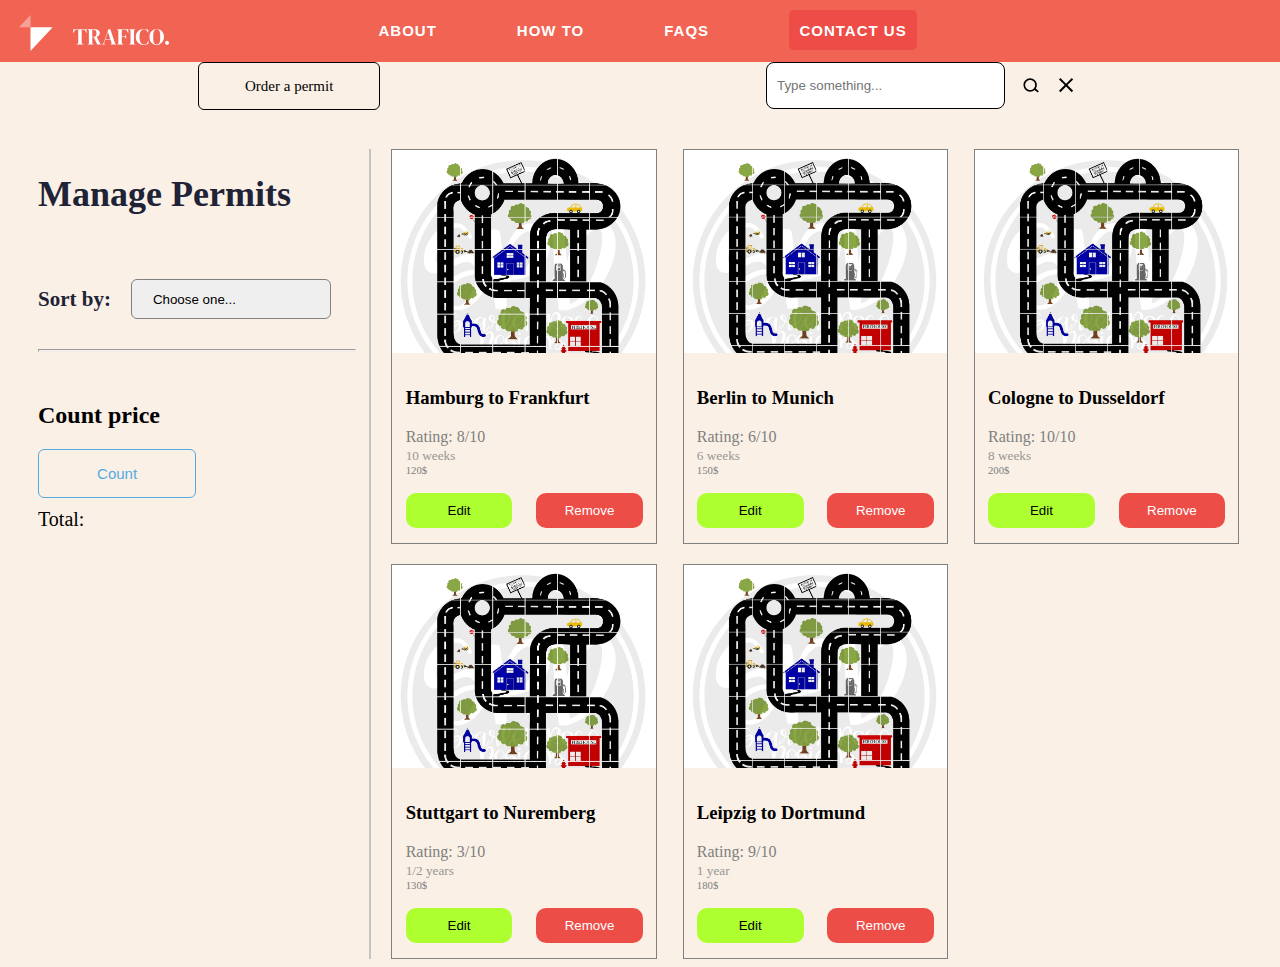
==== read_page/read_page.html @ 0823a60d "add lab3 code" ====
<!DOCTYPE html>
<html lang="en" xmlns="http://www.w3.org/1999/html">
<head>
  <meta charset="UTF-8">
  <title>Order a Permit</title>
  <link rel="stylesheet" href="read_page.css">
  <meta name="viewport" content="width=device-width, initial-scale=1.0">
</head>
<body>
<div class="background-container">
</div>
<header class="header">

 <a href="../landing_page/index.html"> <img class="logo" src="../assets/imgs/logologo.svg" alt="logo"></a>

  <nav>

    <a href="">ABOUT</a>
    <a href="">HOW TO</a>
    <a href="">FAQS</a>
    <a class="contact-btn" href="">CONTACT US</a>

  </nav>
  <div class="hamburger" >
    <div id="line1"></div>
    <div id="line2"></div>
    <div id="line3"></div>
  </div>

</header>
<main>
    <section class="section-menu">
        <div class="create">
            <a href="#">Order a permit</a>
        </div>
        <div class="search-menu" id="search-menu">
            <form>
                <label class="input-buttons-menu">
                    <input placeholder="Type something...">
                    <label class="buttons-menu">
                        <button type="submit" class="search"><span>Search</span><img src="../assets/imgs/Search_button.svg" alt="Search"></button>
                        <button type="reset" class="clear"><span>Clear</span><img src="../assets/imgs/clear_button.svg" alt="Clear"></button>
                    </label>
                </label>
            </form>
        </div>
    </section>
    <section class="section-items">
        <div class="item-manager">
            <div class="sort-div">
                <h1>Manage Permits</h1>
                <form>
                    <label for="sort"> Sort by: </label>
                    <select class="sort-select" name="sort" id="sort">
                        <option selected disabled hidden>Choose one...</option>
                        <option>Price(Low to High)</option>
                        <option>Name A-Z</option>
                        <option>Name Z-A</option>
                        <option>Rating</option>
                    </select>
                </form>
            </div>
            <hr>
            <div class="count-div">
                <h2>Count price</h2>
                <form>
                    <label>
                        <button type="submit" class="item-count-button">Count</button>
                        <output>Total: <span id="total_price"></span></output>
                    </label>
                </form>
            </div>
        </div>

        <div id="ItemsWrappper" class="items-wrapper">
            <template class="item-template">
                <div class="item">
                    <div class="picture"></div>
                    <div class="info">
                        <h3 class="h3">some text</h3>
                        <h4 class="h6">some text2</h4>
                        <h5 class="h5">3 minutes ago</h5>
                        <h6 class="h6"></h6>
                    </div>
                    <div class="manage">
                        <button>Edit</button>
                        <button>Remove</button>
                    </div>
                </div>
            </template>
        </div>
    </section>

</main>

<!--<footer>-->
<!--    <h4>Copyright @ 2019</h4>-->
<!--    <img class="foot-logo" src="../assets/imgs/logologo.svg" alt="logo">-->
<!--    <div class="social">-->
<!--        <a href=""><img src="../assets/imgs/f.svg" alt="facebook"></a>-->
<!--        <a href=""><img src="../assets/imgs/t.svg" alt="twitter"></a>-->
<!--        <a href=""><img src="../assets/imgs/i.svg" alt="instagram"></a>-->
<!--    </div>-->
<!--</footer>-->
<script src="../scripts/burger.js"></script>
<script src="./read_page.js"></script>
</body>
</html>
---- read_page/read_page.css ----
body{
    background-color: linen;
    overflow-x: hidden;
    max-width: 100%;
}

header{
    width: 100%;
    display: flex;
    align-items: center;
    justify-content: space-between;
    padding-right: 20% ;
    background-color: #F16353;
    margin-top: -10px;
    margin-left: -15px;
}

.logo{
    height: 50px;
    width: 152px;
    margin: 10px 20px 0 15%;

}

nav{
    margin-right: 10%;
    display: flex;
    gap: 80px;
    align-items: center;
}
nav > a{
    text-decoration: none;
    color: #FFF;
    text-align: center;
    font-family: "Rubik-Regular" , sans-serif;
    font-size: 15px;
    font-style: normal;
    font-weight: 700;
    line-height: normal;
    letter-spacing: 1px;
    text-transform: uppercase;
}
nav > a:hover{
    color: #FCDDD4;
    border-bottom: linen solid 2px;
}
.contact-btn{
    border-radius: 5px;
    background: #EE4D47;
    width: 128px;
    height: 40px;
    display: flex;
    justify-content: center;
    align-items: center;
    transition: all 0.3s ease-in-out;

}
.contact-btn:hover{
    background: #FCDDD4;
    color: #402B2B;
}
.section-items{
    display: flex;
    justify-content: space-between;
    column-gap: 20px;
    padding: 0 30px;
}

.sort-div {

    h1 {
        font-size: 36px;
        font-weight: 700;
        color: #202336;
        padding: 0 0 40px 0;
    }

    label{
        font-size: 21px;
        color: #202336;
        padding: 0 20px 0 0;
        font-weight: 600;
    }

    select{
        border: 1px solid grey;
        border-radius: 6px;
        padding: 0 21px;
        width: 200px;
        height: 40px;
        appearance: none;
    }

    form{
        display: flex;
        align-items: center;
        padding: 0 0 20px 0;
    }
}

.item-manager{
    border-right: 2px solid #C4C4C4;
    padding-right: 15px;
    width: 35svw;

    hr{
        width: 100%;
        height: 1px;
        color: #C4C4C4;
        margin: 10px 0;
    }
}


.count-div{
    padding: 20px 0 0 0;

    h1 {
        font-size: 25px;
        font-weight: 600;
        color: #202336;
        padding: 0 0 25px 0;
    }

    label {
        display: flex;
        flex-direction: column;
        gap: 10px;
    }
}

.item-count-button{
    border: 1px solid #53abe3;
    background: none;
    border-radius: 6px;
    font-size: 15px;
    padding: 15px 46px;
    color: #53abe3;
    width: 50%;
    cursor: pointer;
}
.count-div output{
    font-size: 20px;
}

.items-wrapper {
    display: flex;
    gap: 3%;
    flex-wrap: wrap;
    width: 100%;
    row-gap: 20px;
    /* background-color: blue; */
}

.item-count-button:hover{
    background: #53abe3;
    color: white;
}
.item {
    width: 31%;
    min-width: 200px;
    padding-bottom: 15px;
    display: flex;
    flex-direction: column;
    justify-content: space-between;
    row-gap: 15px;
    border: 1px solid grey;

    .picture {
        width: 100%;
        aspect-ratio: 1.3;
        background-repeat: no-repeat;
        background-position: top;
        background-size: cover;
    }

    .info {
        width: 90%;
        height: 30%;
        margin: 0 auto;

        display: flex;
        flex-direction: column;
        justify-content: space-between;

        .h6 {
            margin: 0;
            font-weight: 300;
            color: grey;
            line-height: 130%;

        }

        .h5 {
            font-weight: 300;
            color: grey;
            opacity: 0.8;
            margin: 0;
        }
    }

    .manage {
        width: 90%;
        margin: 0 auto;
        display: flex;
        justify-content: space-between;

        button {
            width: 45%;
            padding: 10px 0;
            border-radius: 10px;
            border: none;
            cursor: pointer;
        }

        button:first-child {
            background: greenyellow;
            color: black;
        }

        button:last-child {
            background-color: #ED4D47;
            color: white;
        }

    }


}

.search{
    padding: 15px 46px;
    border: 1px solid blue;
    border-radius: 8px;
    font-size: 15px;
    background: none;
    color: blue;
    font-weight: 500;
    cursor: pointer;
}

.search img{
    display: none;
}

.clear{
    padding: 15px 46px;
    border: 1px solid indianred;
    border-radius: 8px;
    font-size: 15px;
    background: none;
    color: indianred;
    font-weight: 500;
    cursor: pointer;
}

.clear img{
    display: none;
}
.create img{
    display: none;
    rotate: 45deg;
}
.section-menu{
    display: flex;
    justify-content: space-between;
    align-items: center;
    padding: 0 190px 40px;
}

.input-buttons-menu{
    column-gap: 10px;
    display: flex;
}

.input-buttons-menu input{
    padding: 15px 50px  15px 10px;
    border-radius: 8px;
    border: 1px solid black;
}

textarea:focus, input:focus{
    outline: none;
}

.create a{
    border: 1px solid black;
    background: none;
    border-radius: 6px;
    font-size: 15px;
    padding: 15px 46px;
    color: black;
    width: 50%;
    cursor: pointer;
    text-decoration: none;
}

@media screen and (max-width: 1700px) {
    .crud-menu-item{
        grid-template-columns: 1fr 1fr;
    }
}

@media screen and (max-width: 1300px) {
    .crud-menu-item{
        grid-template-columns: 1fr;
    }
    .input-buttons-menu{
        display: flex;
        align-items: center;
    }
    .search{
        border: none;
        padding: 8px;
    }
    .search span{
        display: none;
    }
    .search img{
        display: flex;
    }
    .clear{
        border: none;
        padding: 8px;
    }
    .clear span{
        display: none;
    }
    .clear img{
        display: flex;
    }

}

@media screen and (max-width: 1100px){
    .section-menu{
        padding: 0 14% 40px;
    }
}

@media screen and (max-width: 700px) {
    .section-menu{
        flex-direction: column-reverse;
        row-gap: 20px;
    }
    .create span{
        display: none;
    }
    .create img{
        display: flex;
    }
}



/*footer{*/
/*    background-color: #F16353;*/
/*    width: 100%;*/
/*    height: 105px;*/
/*    display: flex;*/
/*    justify-content: space-between;*/
/*    padding: 0 7% 0 7%;*/
/*    align-items: center;*/

/*}*/
/*footer > h4{*/
/*    color: #F8F9FA;*/
/*    font-family: "Rubik-Regular" ;*/
/*    font-size: 16px;*/
/*    font-style: normal;*/
/*    font-weight: 700;*/
/*    line-height: 30px;*/
/*}*/
/*.social{*/
/*    display: flex;*/
/*    gap: 30px;*/
/*}*/
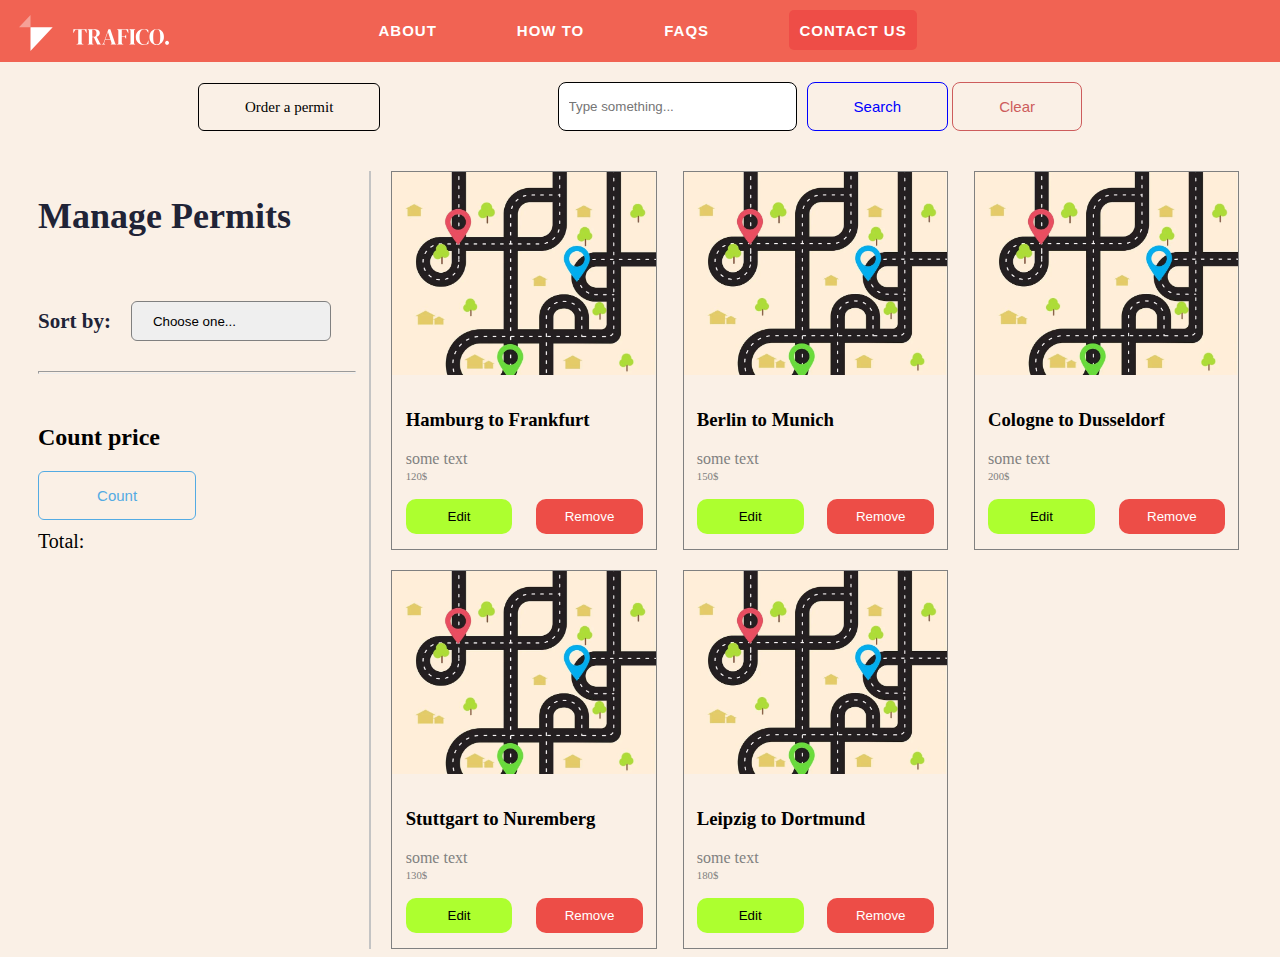
==== commit c486ec8d: "add lab FOUR code" ====
--- a/read_page/read_page.html
+++ b/read_page/read_page.html
@@ -30,8 +30,39 @@
 </header>
 <main>
     <section class="section-menu">
+        <div id="createPopup" class="overlay">
+            <div class="popup">
+                <div class="popup__panel">
+                    <h2>Create a Permit</h2>
+                    <button class="close">&times;</button>
+                </div>
+                <div class="content">
+                    <form class="create-form" onsubmit="return false">
+                        <label>
+                            <span>Title</span>
+                            <input required type="text" placeholder="Text..." class="title-create-input" maxlength="25" id="title-modal">
+                        </label>
+                        <label>
+                            <span>Description</span>
+                            <textarea maxlength="30" required class="description-create-input" id="description-modal"></textarea>
+                        </label>
+                        <label>
+                            <span>Price ($)</span>
+                            <input required id="price-modal" type="number" min="0" placeholder="Number..." class="price-create-input">
+                        </label>
+                        <label>
+                            <input type="file" id="image-modal" accept=".jpg, .jpeg, .png">
+                            <span class="error"></span>
+                        </label>
+                        <label>
+                            <button class="create-modal-button" type="submit" id="submit-create-button">Submit</button>
+                        </label>
+                    </form>
+                </div>
+            </div>
+        </div>
         <div class="create">
-            <a href="#">Order a permit</a>
+            <a class="create-button" href="#">Order a permit</a>
         </div>
         <div class="search-menu" id="search-menu">
             <form>
@@ -56,7 +87,6 @@
                         <option>Price(Low to High)</option>
                         <option>Name A-Z</option>
                         <option>Name Z-A</option>
-                        <option>Rating</option>
                     </select>
                 </form>
             </div>
@@ -79,12 +109,11 @@
                     <div class="info">
                         <h3 class="h3">some text</h3>
                         <h4 class="h6">some text2</h4>
-                        <h5 class="h5">3 minutes ago</h5>
                         <h6 class="h6"></h6>
                     </div>
                     <div class="manage">
-                        <button>Edit</button>
-                        <button>Remove</button>
+                        <button class="edit-permit">Edit</button>
+                        <button class="remove-permit">Remove</button>
                     </div>
                 </div>
             </template>
--- a/read_page/read_page.css
+++ b/read_page/read_page.css
@@ -14,7 +14,9 @@
     margin-top: -10px;
     margin-left: -15px;
 }
-
+main{
+    padding-top: 20px;
+}
 .logo{
     height: 50px;
     width: 152px;
@@ -294,91 +296,74 @@
     cursor: pointer;
     text-decoration: none;
 }
-
-@media screen and (max-width: 1700px) {
-    .crud-menu-item{
-        grid-template-columns: 1fr 1fr;
-    }
-}
-
-@media screen and (max-width: 1300px) {
-    .crud-menu-item{
-        grid-template-columns: 1fr;
-    }
-    .input-buttons-menu{
-        display: flex;
-        align-items: center;
-    }
-    .search{
-        border: none;
-        padding: 8px;
-    }
-    .search span{
-        display: none;
-    }
-    .search img{
-        display: flex;
-    }
-    .clear{
-        border: none;
-        padding: 8px;
-    }
-    .clear span{
-        display: none;
-    }
-    .clear img{
-        display: flex;
-    }
-
-}
-
-@media screen and (max-width: 1100px){
-    .section-menu{
-        padding: 0 14% 40px;
-    }
-}
-
-@media screen and (max-width: 700px) {
-    .section-menu{
-        flex-direction: column-reverse;
-        row-gap: 20px;
-    }
-    .create span{
-        display: none;
-    }
-    .create img{
-        display: flex;
-    }
-}
-
-
-
-/*footer{*/
-/*    background-color: #F16353;*/
-/*    width: 100%;*/
-/*    height: 105px;*/
-/*    display: flex;*/
-/*    justify-content: space-between;*/
-/*    padding: 0 7% 0 7%;*/
-/*    align-items: center;*/
-
-/*}*/
-/*footer > h4{*/
-/*    color: #F8F9FA;*/
-/*    font-family: "Rubik-Regular" ;*/
-/*    font-size: 16px;*/
-/*    font-style: normal;*/
-/*    font-weight: 700;*/
-/*    line-height: 30px;*/
-/*}*/
-/*.social{*/
-/*    display: flex;*/
-/*    gap: 30px;*/
-/*}*/
-
-
-
-
-
-
-
+.overlay {
+    position: fixed;
+    top: 0;
+    bottom: 0;
+    left: 0;
+    right: 0;
+    background: rgba(0, 0, 0, 0.7);
+    transition: opacity 500ms;
+    visibility: hidden;
+    opacity: 0;
+}
+
+.overlay.target {
+    visibility: visible;
+    opacity: 1;
+}
+
+.popup {
+    display: flex;
+    flex-direction: column;
+    margin: 70px auto;
+    padding: 20px;
+    background: #fff;
+    border-radius: 5px;
+    width: 20%;
+    position: relative;
+    transition: all 5s ease-in-out;
+}
+
+.popup__panel {
+    display: flex;
+    align-items: center;
+    justify-content: space-between;
+}
+
+.popup .close {
+    padding: 5px;
+    background: none;
+    border: none;
+    cursor: pointer;
+    text-decoration: none;
+}
+
+.popup .close:hover {
+    color: lightblue;
+}
+
+.popup .content {
+    max-height: 70%;
+    overflow: auto;
+}
+
+.create-form {
+    display: flex;
+    flex-direction: column;
+    row-gap: 20px;
+
+    label {
+        /*width: 100%;*/
+        display: flex;
+        flex-direction: column;
+
+
+    }
+
+    .error {
+        color: red;
+        text-align: center;
+        font-size: 0.8rem;
+    }
+}